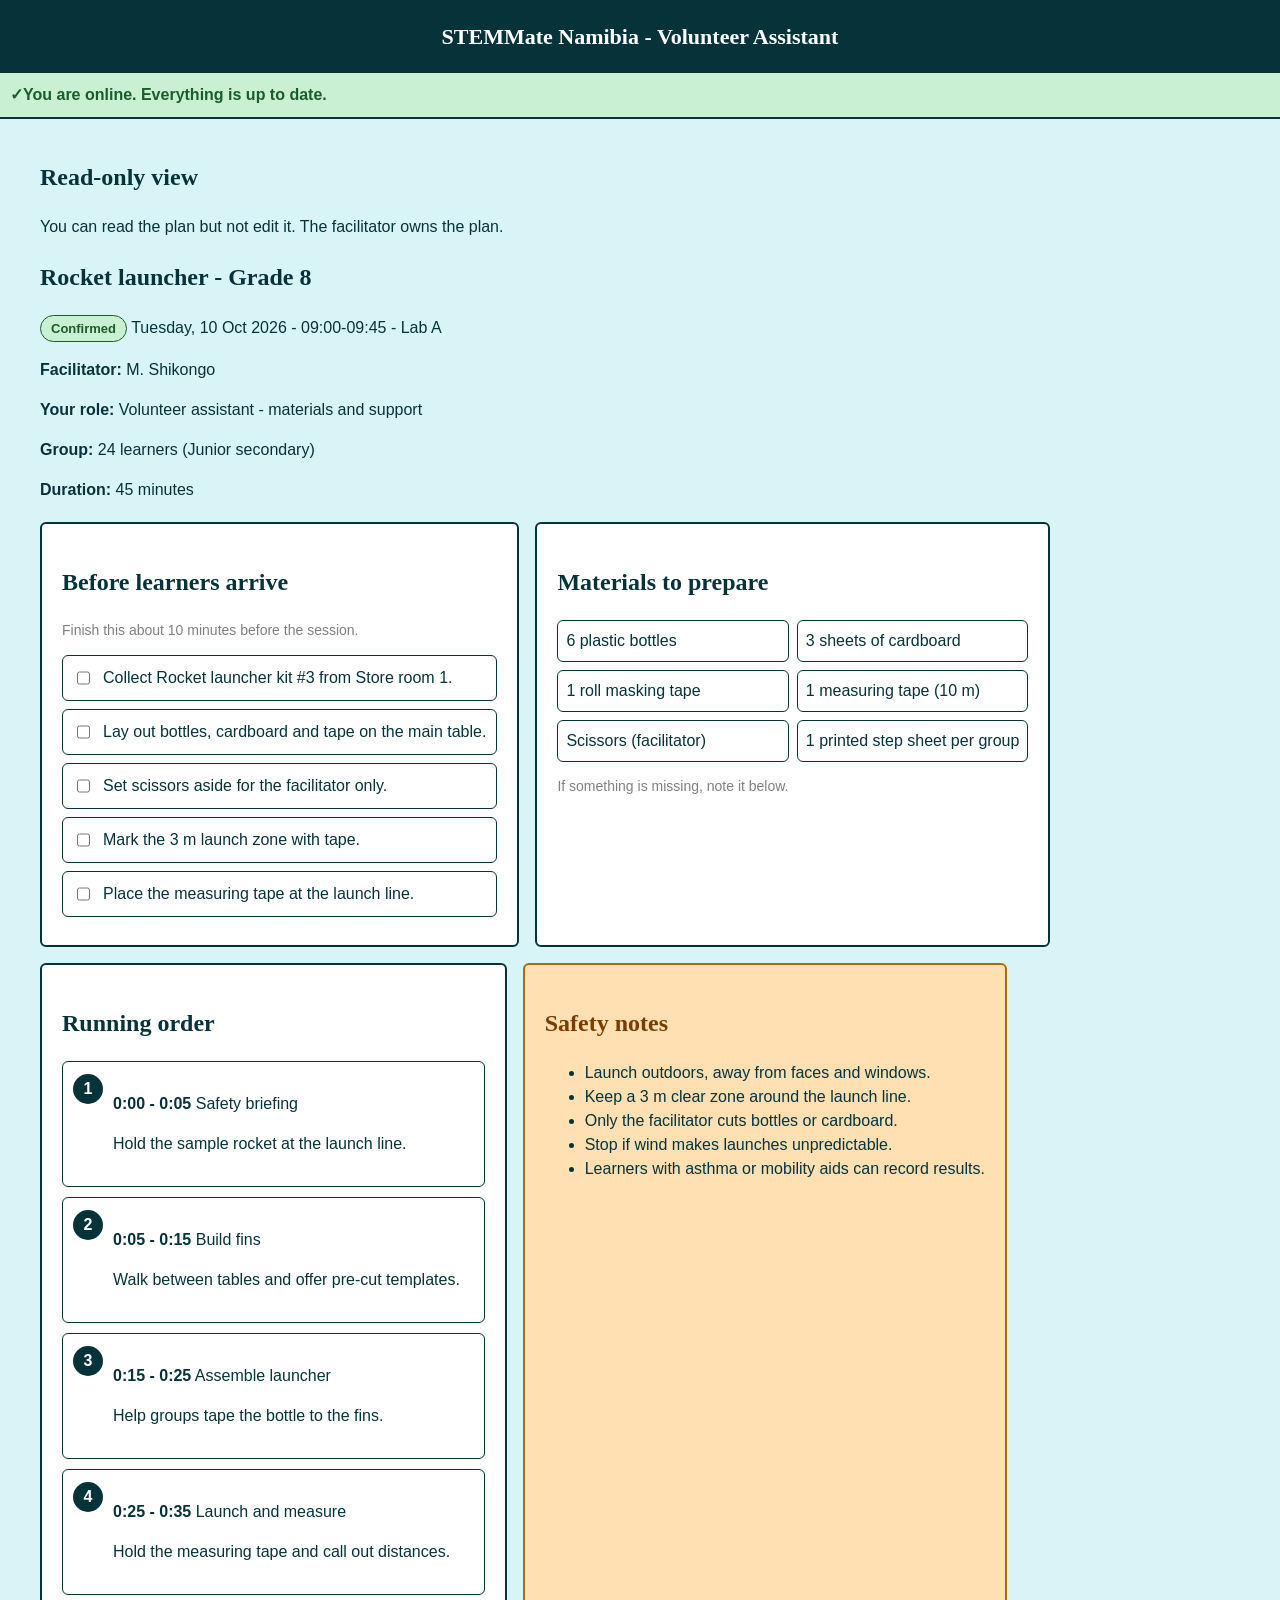
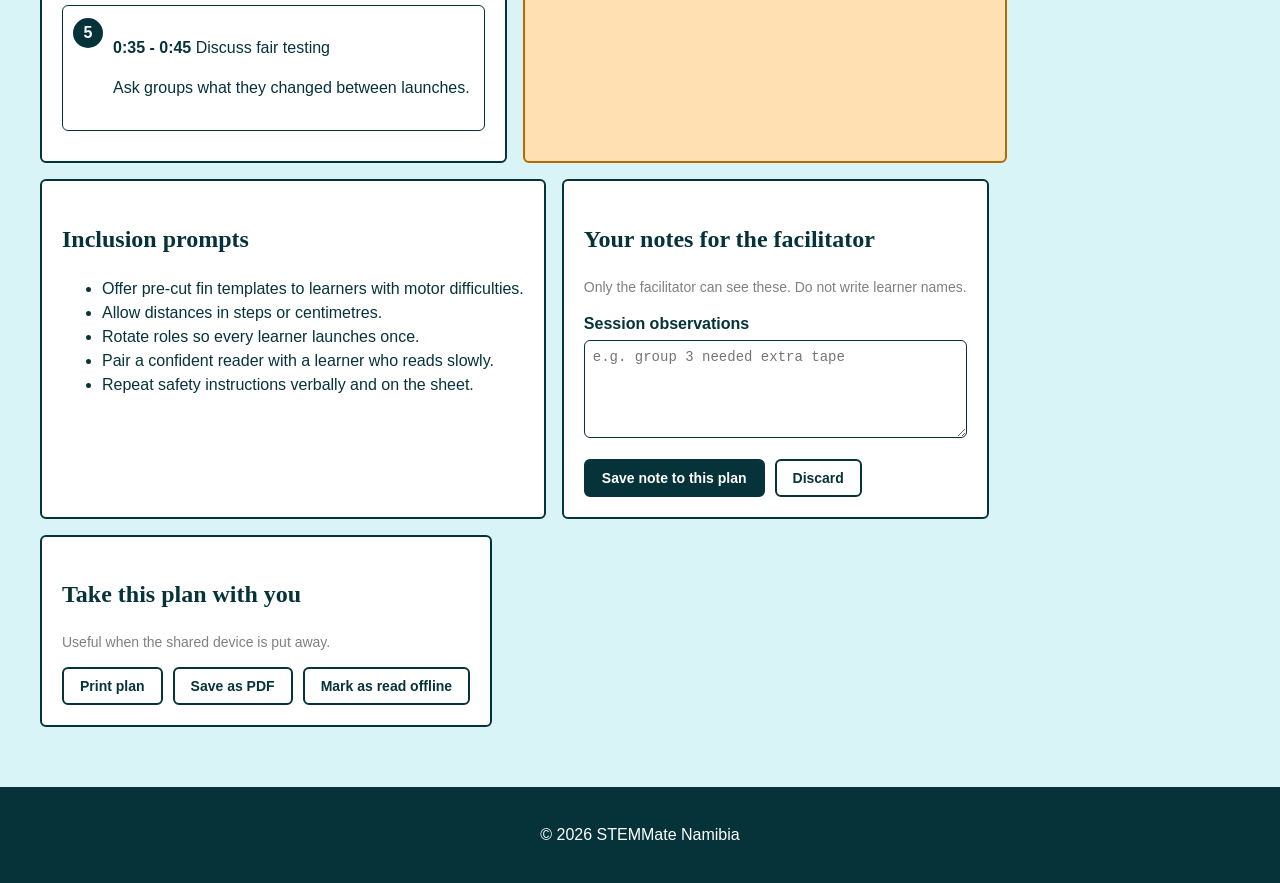
==== assistant.html @ e53486df "Add files via upload" ====
<!DOCTYPE html>
<html lang="en">
<head>
<meta charset="UTF-8">
<meta name="viewport" content="width=device-width, initial-scale=1.0">
<title>Assistant - STEMMate Namibia</title>
<link rel="stylesheet" href="style.css">
</head>
<body>

<a href="#main" class="skip-link">Skip to main content</a>

<header class="heading">
    <h1>STEMMate Namibia - Volunteer Assistant</h1>
</header>

<div class="conn-banner conn-banner--offline" role="status">
    <span>You are offline. This plan is saved on the device.</span>
</div>

<main id="main">

    <div class="access-notice">
        <h2>Read-only view</h2>
        <p>You can read the plan but not edit it. The facilitator owns the plan.</p>
    </div>

    <!-- session header -->
    <div class="session-header">
        <h2>Rocket launcher - Grade 8</h2>
        <p class="meta">
            <span class="pill pill--ok">Confirmed</span>
            Tuesday, 10 Oct 2026 - 09:00-09:45 - Lab A
        </p>
        <p><b>Facilitator:</b> M. Shikongo</p>
        <p><b>Your role:</b> Volunteer assistant - materials and support</p>
        <p><b>Group:</b> 24 learners (Junior secondary)</p>
        <p><b>Duration:</b> 45 minutes</p>
    </div>

    <div class="container">

        <!-- checklist -->
        <div class="assistant-block">
            <h2>Before learners arrive</h2>
            <p class="hint">Finish this about 10 minutes before the session.</p>

            <ul class="checklist--interactive">
                <li>
                    <label>
                        <input type="checkbox">
                        Collect Rocket launcher kit #3 from Store room 1.
                    </label>
                </li>
                <li>
                    <label>
                        <input type="checkbox">
                        Lay out bottles, cardboard and tape on the main table.
                    </label>
                </li>
                <li>
                    <label>
                        <input type="checkbox">
                        Set scissors aside for the facilitator only.
                    </label>
                </li>
                <li>
                    <label>
                        <input type="checkbox">
                        Mark the 3 m launch zone with tape.
                    </label>
                </li>
                <li>
                    <label>
                        <input type="checkbox">
                        Place the measuring tape at the launch line.
                    </label>
                </li>
            </ul>
        </div>

        <!-- materials -->
        <div class="assistant-block">
            <h2>Materials to prepare</h2>
            <ul class="materials-list">
                <li>6 plastic bottles</li>
                <li>3 sheets of cardboard</li>
                <li>1 roll masking tape</li>
                <li>1 measuring tape (10 m)</li>
                <li>Scissors (facilitator)</li>
                <li>1 printed step sheet per group</li>
            </ul>
            <p class="hint">If something is missing, note it below.</p>
        </div>

        <!-- running order -->
        <div class="assistant-block">
            <h2>Running order</h2>
            <ol class="steps">
                <li>
                    <p class="step-title"><b>0:00 - 0:05</b> Safety briefing</p>
                    <p class="step-body">Hold the sample rocket at the launch line.</p>
                </li>
                <li>
                    <p class="step-title"><b>0:05 - 0:15</b> Build fins</p>
                    <p class="step-body">Walk between tables and offer pre-cut templates.</p>
                </li>
                <li>
                    <p class="step-title"><b>0:15 - 0:25</b> Assemble launcher</p>
                    <p class="step-body">Help groups tape the bottle to the fins.</p>
                </li>
                <li>
                    <p class="step-title"><b>0:25 - 0:35</b> Launch and measure</p>
                    <p class="step-body">Hold the measuring tape and call out distances.</p>
                </li>
                <li>
                    <p class="step-title"><b>0:35 - 0:45</b> Discuss fair testing</p>
                    <p class="step-body">Ask groups what they changed between launches.</p>
                </li>
            </ol>
        </div>

        <!-- safety -->
        <div class="assistant-block safety-notes">
            <h2>Safety notes</h2>
            <ul>
                <li>Launch outdoors, away from faces and windows.</li>
                <li>Keep a 3 m clear zone around the launch line.</li>
                <li>Only the facilitator cuts bottles or cardboard.</li>
                <li>Stop if wind makes launches unpredictable.</li>
                <li>Learners with asthma or mobility aids can record results.</li>
            </ul>
        </div>

        <!-- inclusion -->
        <div class="assistant-block">
            <h2>Inclusion prompts</h2>
            <ul>
                <li>Offer pre-cut fin templates to learners with motor difficulties.</li>
                <li>Allow distances in steps or centimetres.</li>
                <li>Rotate roles so every learner launches once.</li>
                <li>Pair a confident reader with a learner who reads slowly.</li>
                <li>Repeat safety instructions verbally and on the sheet.</li>
            </ul>
        </div>

        <!-- notes -->
        <div class="assistant-block session-notes">
            <h2>Your notes for the facilitator</h2>
            <p class="hint">Only the facilitator can see these. Do not write learner names.</p>

            <div class="field">
                <label for="notes-body">Session observations</label>
                <textarea id="notes-body" rows="5" placeholder="e.g. group 3 needed extra tape"></textarea>
            </div>

            <div class="form-actions">
                <button type="button" class="btn btn-primary">Save note to this plan</button>
                <button type="button" class="btn">Discard</button>
            </div>
        </div>

        <!-- offline actions -->
        <div class="assistant-actions">
            <h2>Take this plan with you</h2>
            <p class="hint">Useful when the shared device is put away.</p>

            <div class="form-actions">
                <button type="button" class="btn">Print plan</button>
                <button type="button" class="btn">Save as PDF</button>
                <button type="button" class="btn">Mark as read offline</button>
            </div>
        </div>

    </div>
</main>

<footer class="site-footer">
    <p>&copy; 2026 STEMMate Namibia</p>
</footer>

<script src="app.js"></script>
</body>
</html>
---- style.css ----
/* ============================================
   style.css
   STEMMate Namibia
   ============================================ */

body {
    margin: 0;
    font-family: Arial, Helvetica, sans-serif;
    background-color: #d9f4f7;
    color: #06333a;
    line-height: 1.5;
}

/* headings */
h1, h2, h3 {
    font-family: Georgia, "Times New Roman", serif;
}

/* skip link */
.skip-link {
    position: absolute;
    left: -9999px;
    background-color: #06333a;
    color: white;
    padding: 10px;
}
.skip-link:focus {
    left: 10px;
    top: 10px;
}

/* focus outline */
a:focus, button:focus, input:focus, select:focus, textarea:focus {
    outline: 3px solid orange;
}

/* header */
.heading {
    background-color: #06333a;
    color: white;
    padding: 20px;
    text-align: center;
}

.heading h1 {
    margin: 0;
    font-size: 22px;
}

/* connection banner */
.conn-banner {
    padding: 10px;
    border-bottom: 2px solid #06333a;
    font-weight: bold;
}
.conn-banner--offline {
    background-color: #ffe0b3;
    color: #7a3d00;
}
.conn-banner--online {
    background-color: #c9f0d3;
    color: #1a5c2a;
}

/* main layout */
main {
    padding: 20px;
    max-width: 1200px;
    margin: 0 auto;
}

.container {
    display: flex;
    flex-wrap: wrap;
    gap: 16px;
    margin-top: 20px;
}

/* dashboard tiles */
.dashboard {
    display: flex;
    flex-wrap: wrap;
    gap: 16px;
    background-color: white;
    border: 2px solid #06333a;
    border-radius: 6px;
    padding: 12px;
    margin-bottom: 20px;
}

.tile {
    flex: 1;
    min-width: 180px;
    border: 2px solid #06333a;
    border-radius: 6px;
    padding: 20px;
    text-align: center;
}

.tile .num {
    font-size: 30px;
    font-weight: bold;
    color: #06333a;
    margin: 0;
}
.tile .lbl {
    font-weight: bold;
    margin: 4px 0 0 0;
}
.tile .sub {
    color: gray;
    font-size: 14px;
    margin: 2px 0 0 0;
}

/* card boxes */
.session-creation,
.activity-filtering,
.modify-delete,
.sync-queue,
.kit-list,
.kit-booking,
.kit-return,
.coverage,
.plan-summary,
.facilitator-directory,
.review-checklist,
.management-list,
.management-preview,
.management-summary,
.assistant-block,
.assistant-actions,
.login-panel,
.wallpaper,
.card {
    background-color: white;
    border: 2px solid #06333a;
    border-radius: 6px;
    padding: 20px;
}

/* form fields */
.field {
    margin-bottom: 12px;
}

.field label {
    display: block;
    font-weight: bold;
    margin-bottom: 4px;
}

input[type=text], input[type=date], input[type=password], input[type=email], select, textarea {
    width: 100%;
    padding: 8px;
    border: 1px solid #06333a;
    border-radius: 6px;
    box-sizing: border-box;
    font-size: 14px;
}

textarea {
    min-height: 90px;
}

.form-grid {
    display: grid;
    grid-template-columns: 1fr 1fr;
    gap: 12px;
}

.form-grid .full-width {
    grid-column: 1 / -1;
}

.form-actions {
    margin-top: 14px;
    display: flex;
    gap: 10px;
    flex-wrap: wrap;
}

.hint {
    color: gray;
    font-size: 14px;
}

/* buttons */
.btn {
    display: inline-block;
    padding: 9px 16px;
    border-radius: 6px;
    border: 2px solid #06333a;
    background-color: white;
    color: #06333a;
    font-weight: bold;
    cursor: pointer;
    text-decoration: none;
    font-size: 14px;
}

.btn:hover {
    background-color: #d9f4f7;
}

.btn-primary {
    background-color: #06333a;
    color: white;
}
.btn-primary:hover {
    background-color: #0f5a63;
}

.btn-danger {
    background-color: darkred;
    color: white;
    border-color: darkred;
}
.btn-danger:hover {
    background-color: #800000;
}

.btn-small {
    padding: 5px 10px;
    font-size: 13px;
}

/* pills */
.pill {
    display: inline-block;
    padding: 3px 10px;
    border-radius: 20px;
    font-weight: bold;
    font-size: 13px;
    border: 1px solid;
}
.pill--ok {
    color: #1a5c2a;
    background-color: #c9f0d3;
}
.pill--warn {
    color: #7a3d00;
    background-color: #ffe0b3;
}
.pill--danger {
    color: darkred;
    background-color: #ffd6d6;
}
.pill--draft {
    color: #0f5a63;
    background-color: #d6eff2;
}

/* tables */
.kit-table-wrap {
    overflow-x: auto;
}

table.kits {
    width: 100%;
    border-collapse: collapse;
    background-color: white;
}

table.kits th, table.kits td {
    text-align: left;
    padding: 10px;
    border-bottom: 1px solid #d9f4f7;
}

table.kits thead th {
    background-color: #06333a;
    color: white;
}

/* activity cards */
.activity-list {
    display: flex;
    flex-wrap: wrap;
    gap: 16px;
    margin-top: 16px;
}

.activity-card {
    flex: 1;
    min-width: 240px;
    background-color: white;
    border: 1px solid #06333a;
    border-radius: 6px;
    padding: 16px;
}

.activity-card h3 {
    margin-top: 0;
}

.activity-card .meta {
    color: gray;
    font-size: 14px;
    margin: 0;
}

.activity-card .actions {
    margin-top: 8px;
}

/* plan rows */
.plan-row {
    display: flex;
    flex-wrap: wrap;
    gap: 12px;
    align-items: center;
    justify-content: space-between;
    padding: 14px;
    border: 1px solid #06333a;
    border-radius: 6px;
    background-color: white;
    margin-bottom: 12px;
}

.plan-row .title {
    font-weight: bold;
    margin: 0;
}

.plan-row .meta {
    color: gray;
    font-size: 14px;
    margin: 0;
}

/* sync queue */
.sync-item {
    display: flex;
    flex-wrap: wrap;
    gap: 12px;
    align-items: center;
    padding: 12px;
    border: 1px solid #06333a;
    border-radius: 6px;
    background-color: white;
    margin-bottom: 10px;
}

.sync-icon {
    font-size: 20px;
}

/* empty state */
.state {
    padding: 24px;
    text-align: center;
    border: 2px dashed #0f5a63;
    border-radius: 6px;
    background-color: white;
    margin-top: 16px;
}

.state--error {
    border-color: darkred;
    background-color: #ffd6d6;
}

.state--error h3 {
    color: darkred;
}

/* footer */
.site-footer {
    background-color: #06333a;
    color: white;
    text-align: center;
    padding: 20px;
    margin-top: 40px;
}

/* ============================================
   login page
   ============================================ */

.login-page {
    display: flex;
    flex-wrap: wrap;
    gap: 24px;
    padding: 20px;
    max-width: 1100px;
    margin: 0 auto;
}

.wallpaper {
    flex: 1;
    min-width: 300px;
}

.wallpaper img {
    width: 100%;
    border-radius: 6px;
}

.motivation-quotes {
    background-color: #06333a;
    color: white;
    border-radius: 6px;
    padding: 16px;
    margin-top: 16px;
}

.motivation-quotes p {
    margin: 0 0 6px 0;
    font-size: 14px;
}

.login-panel {
    flex: 1;
    min-width: 300px;
}

.role-picker {
    margin: 16px 0;
}

.role-picker a {
    display: inline-block;
    padding: 6px 10px;
    margin: 3px;
    border: 1px solid #06333a;
    border-radius: 6px;
    color: #06333a;
    text-decoration: none;
    font-weight: bold;
    font-size: 13px;
    background-color: white;
}

.role-picker a:hover {
    background-color: #d9f4f7;
}

/* login forms - only show the one in the URL */
.login-form {
    display: none;
}

.login-form:target {
    display: block;
}

/* show facilitator form by default */
body:not(:has(.login-form:target)) #facilitator {
    display: block;
}

body:has(.login-form:target) .login-form:not(:target) {
    display: none;
}

.signup-block {
    margin-top: 16px;
    padding-top: 16px;
    border-top: 1px solid #d9f4f7;
}

.signup-block summary {
    cursor: pointer;
    font-weight: bold;
    color: #06333a;
}

.signup-block form {
    margin-top: 12px;
}

/* ============================================
   kit filters, checklist, materials, steps
   ============================================ */

.kit-filter-grid {
    display: grid;
    grid-template-columns: repeat(3, 1fr);
    gap: 12px;
    margin-bottom: 16px;
}

.filter-grid {
    display: grid;
    grid-template-columns: repeat(4, 1fr);
    gap: 12px;
    margin-bottom: 12px;
}

@media (max-width: 800px) {
    .kit-filter-grid,
    .filter-grid {
        grid-template-columns: 1fr;
    }
}

.conflict-pair {
    display: grid;
    grid-template-columns: 1fr 1fr;
    gap: 16px;
    margin-top: 12px;
}

@media (max-width: 700px) {
    .conflict-pair {
        grid-template-columns: 1fr;
    }
}

/* checklists */
.checklist {
    list-style: none;
    padding: 0;
    margin: 0;
}

.checklist li {
    display: flex;
    align-items: center;
    gap: 10px;
    padding: 10px;
    border: 1px solid #06333a;
    border-radius: 6px;
    background-color: white;
    margin-bottom: 8px;
}

.checklist--interactive {
    list-style: none;
    padding: 0;
    margin: 0;
}

.checklist--interactive li {
    padding: 10px;
    border: 1px solid #06333a;
    border-radius: 6px;
    background-color: white;
    margin-bottom: 8px;
}

.checklist--interactive label {
    display: flex;
    gap: 10px;
    cursor: pointer;
}

/* materials */
.materials-list {
    list-style: none;
    padding: 0;
    margin: 0;
    display: grid;
    grid-template-columns: 1fr 1fr;
    gap: 8px;
}

.materials-list li {
    padding: 8px;
    border: 1px solid #06333a;
    border-radius: 6px;
    background-color: white;
}

@media (max-width: 700px) {
    .materials-list {
        grid-template-columns: 1fr;
    }
}

/* running order steps */
.steps {
    list-style: none;
    counter-reset: step;
    padding: 0;
    margin: 0;
}

.steps li {
    counter-increment: step;
    padding: 14px 14px 14px 50px;
    border: 1px solid #06333a;
    border-radius: 6px;
    background-color: white;
    margin-bottom: 10px;
    position: relative;
}

.steps li::before {
    content: counter(step);
    position: absolute;
    left: 10px;
    top: 12px;
    width: 30px;
    height: 30px;
    border-radius: 50%;
    background-color: #06333a;
    color: white;
    display: flex;
    align-items: center;
    justify-content: center;
    font-weight: bold;
}

/* safety block */
.safety-notes {
    border: 2px solid #b36b00;
    background-color: #ffe0b3;
}

.safety-notes h2 {
    color: #7a3d00;
}

/* ============================================
   responsive helpers
   ============================================ */

@media (max-width: 700px) {
    .container {
        flex-direction: column;
    }
}
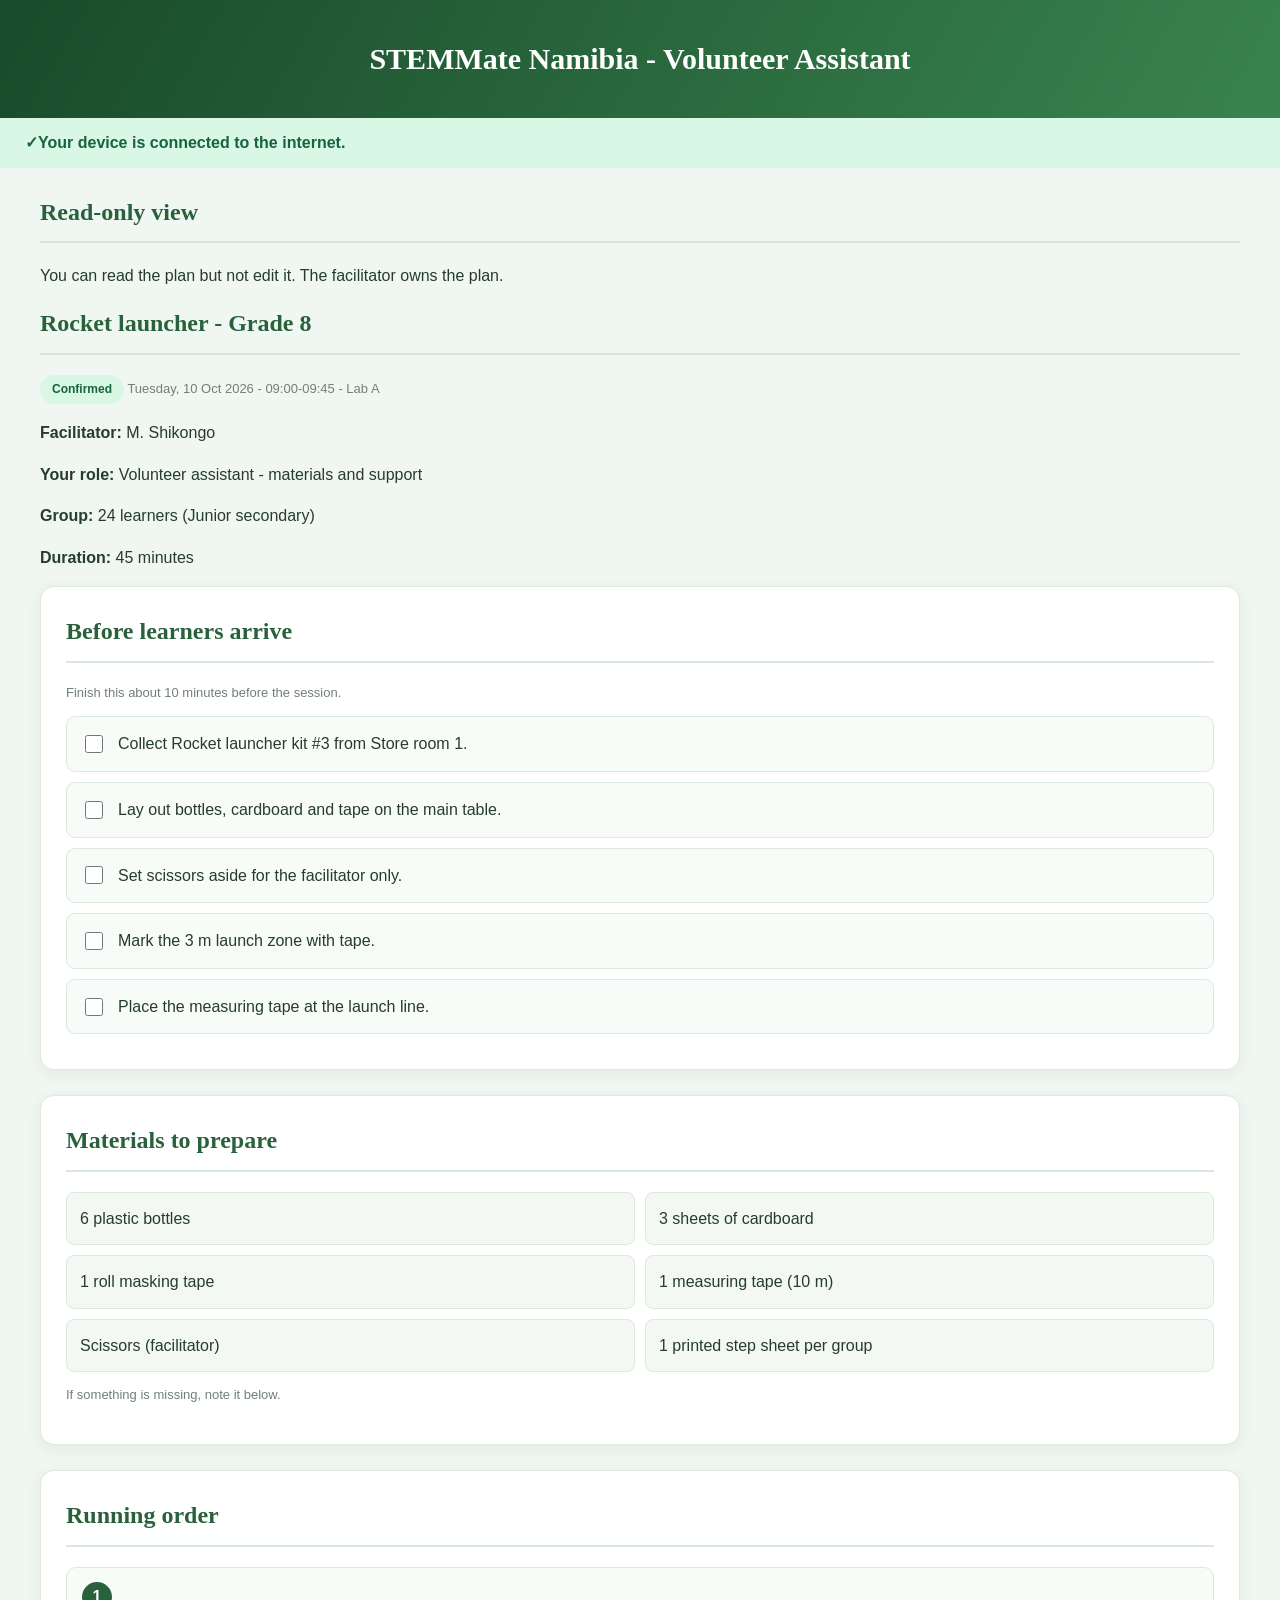
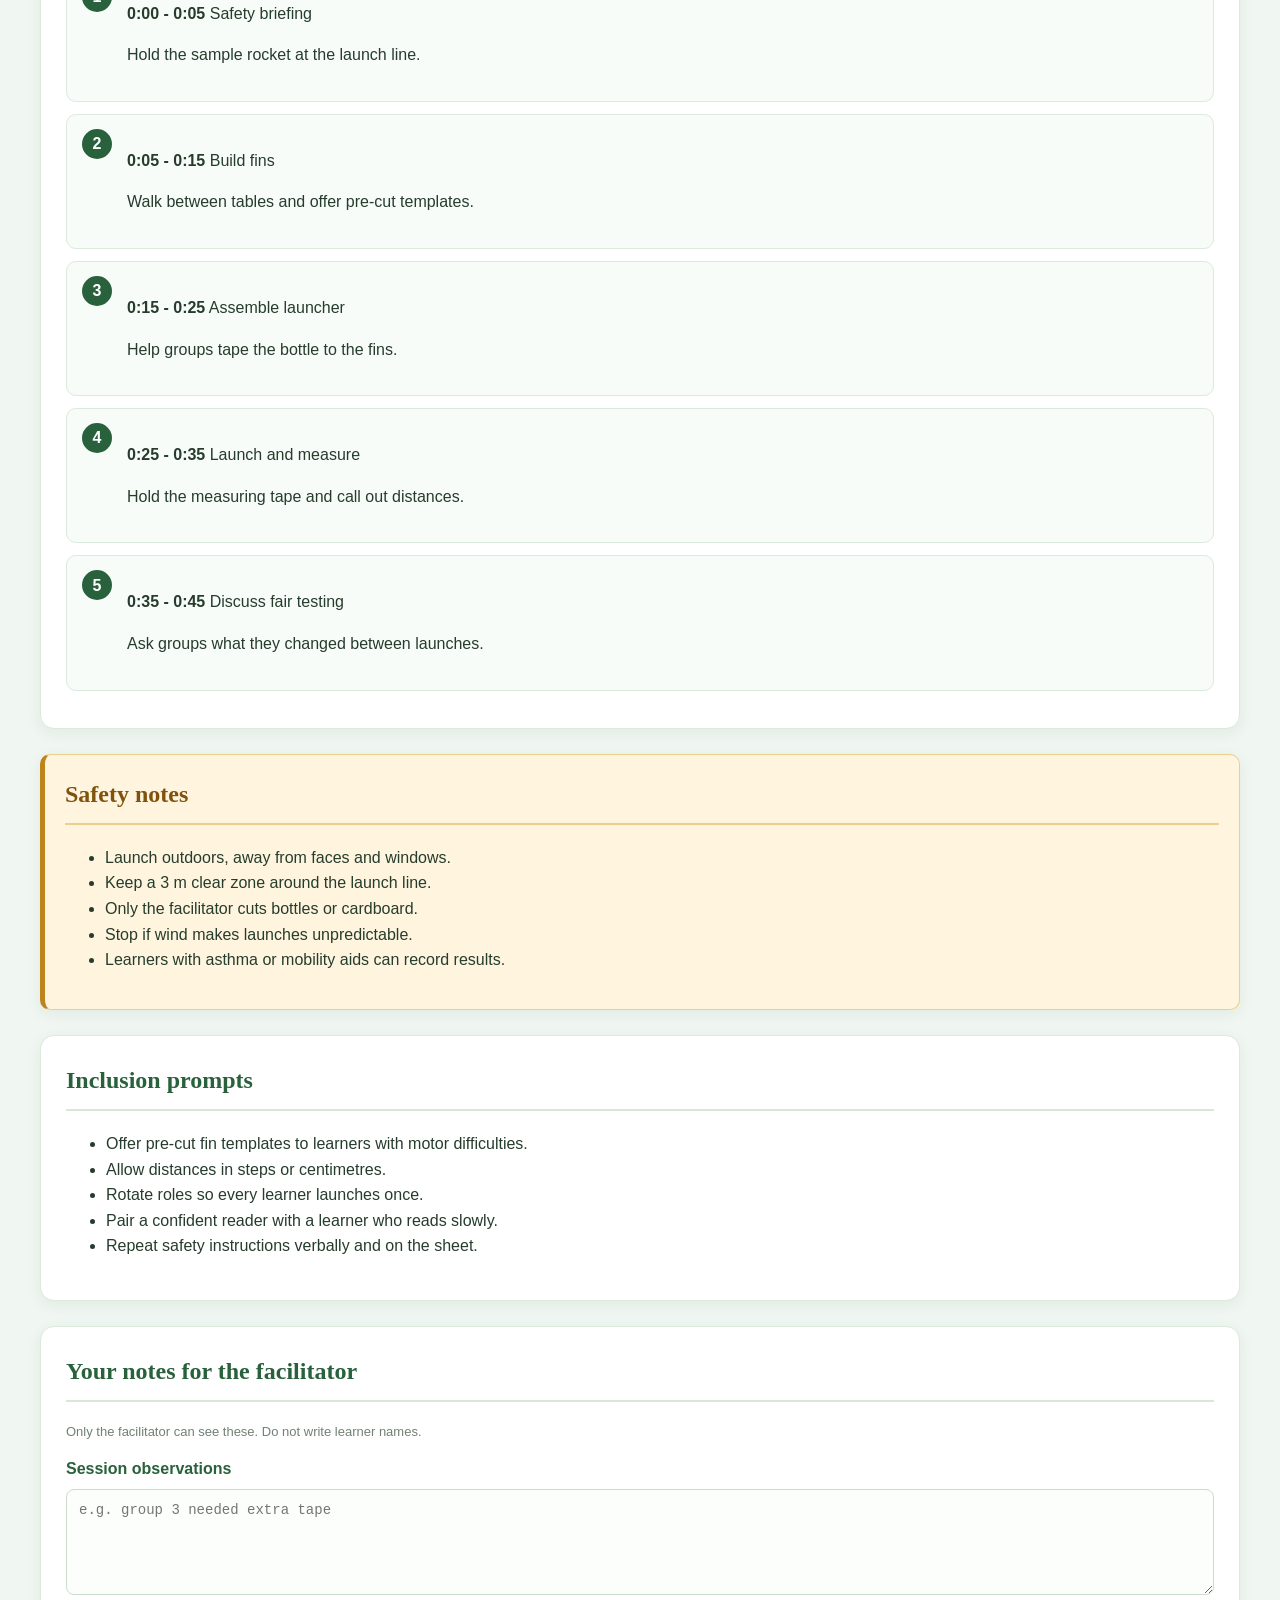
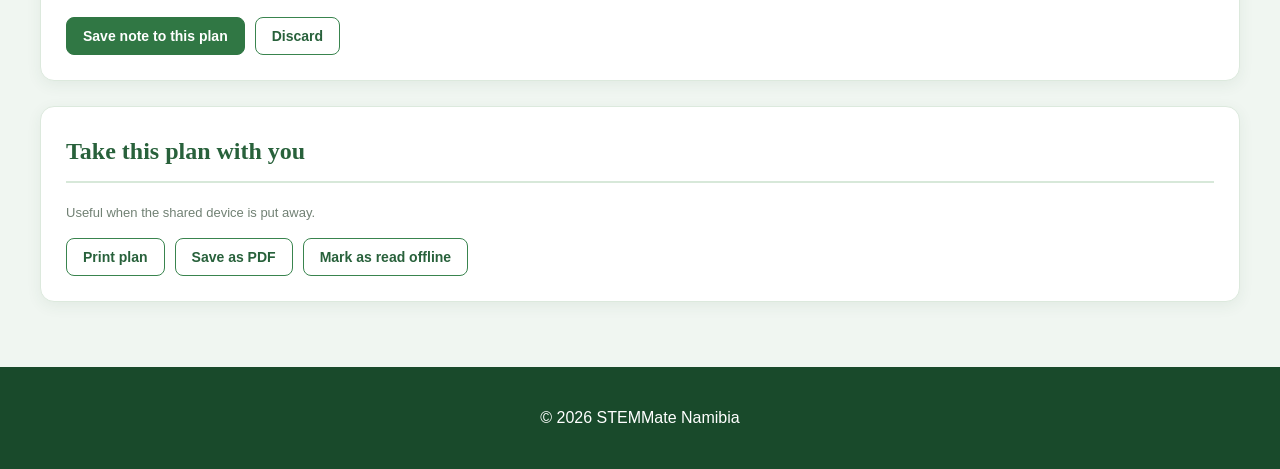
==== commit bad96252: "Updated the facilitator webpage to facilitate vertical slicing" ====
--- a/assistant.html
+++ b/assistant.html
@@ -4,11 +4,10 @@
 <meta charset="UTF-8">
 <meta name="viewport" content="width=device-width, initial-scale=1.0">
 <title>Assistant - STEMMate Namibia</title>
-<link rel="stylesheet" href="style.css">
+<link rel="stylesheet" href="volunteer-assistant.css">
+
 </head>
 <body>
-
-<a href="#main" class="skip-link">Skip to main content</a>
 
 <header class="heading">
     <h1>STEMMate Namibia - Volunteer Assistant</h1>
--- a/volunteer-assistant.css
+++ b/volunteer-assistant.css
@@ -0,0 +1,427 @@
+/* =========================================
+   STEMMate Namibia - Volunteer Assistant
+   Theme: Green
+   ========================================= */
+
+* {
+    box-sizing: border-box;
+}
+
+body {
+    margin: 0;
+    font-family: Arial, Helvetica, sans-serif;
+    background-color: #f0f6f1;
+    color: #263c2d;
+    line-height: 1.6;
+}
+
+h1, h2, h3 {
+    font-family: Georgia, "Times New Roman", serif;
+}
+
+h2 {
+    margin-top: 0;
+    padding-bottom: 10px;
+    color: #28613b;
+    border-bottom: 2px solid #d7e8d9;
+}
+
+h3 {
+    color: #28613b;
+}
+
+.skip-link {
+    position: absolute;
+    left: -9999px;
+    top: 10px;
+    z-index: 100;
+    padding: 12px;
+    color: white;
+    background-color: #194a2b;
+}
+
+.skip-link:focus {
+    left: 10px;
+}
+
+a:focus, button:focus, input:focus,
+select:focus, textarea:focus {
+    outline: 3px solid #e2a43b;
+    outline-offset: 2px;
+}
+
+/* HEADER */
+.heading {
+    padding: 35px 20px;
+    text-align: center;
+    color: white;
+    background: linear-gradient(120deg, #194a2b, #39844e);
+    box-shadow: 0 4px 12px rgba(0, 0, 0, 0.15);
+}
+
+.heading h1 {
+    margin: 0;
+    font-size: 30px;
+}
+
+/* CONNECTION STATUS */
+.conn-banner {
+    padding: 12px 25px;
+    font-weight: bold;
+}
+
+.conn-banner--offline {
+    color: #86520a;
+    background-color: #fff1d6;
+}
+
+.conn-banner--online {
+    color: #17633b;
+    background-color: #d9f7e5;
+}
+
+/* MAIN LAYOUT */
+main {
+    max-width: 1250px;
+    margin: auto;
+    padding: 25px;
+}
+
+.container {
+    display: flex;
+    flex-direction: column;
+    gap: 25px;
+}
+
+/* DASHBOARD TILES */
+.dashboard {
+    display: grid;
+    grid-template-columns: repeat(3, 1fr);
+    gap: 18px;
+    max-width: 1250px;
+    margin: 25px auto 0;
+    padding: 0 25px;
+}
+
+.tile {
+    padding: 25px;
+    text-align: center;
+    color: white;
+    background: linear-gradient(135deg, #205a34, #39844e);
+    border-radius: 14px;
+    border-bottom: 4px solid #e3bd61;
+    box-shadow: 0 5px 14px rgba(32, 90, 52, 0.15);
+}
+
+.tile .num {
+    margin: 0;
+    font-size: 36px;
+    font-weight: bold;
+}
+
+.tile .lbl {
+    margin: 5px 0;
+    font-weight: bold;
+}
+
+.tile .sub {
+    margin: 0;
+    color: #d9f0df;
+    font-size: 13px;
+}
+
+/* CONTENT PANELS */
+.assistant-block,
+.assistant-actions,
+.sync-queue {
+    padding: 25px;
+    background-color: white;
+    border: 1px solid #dce9dd;
+    border-radius: 14px;
+    box-shadow: 0 4px 15px rgba(40, 80, 50, 0.07);
+}
+
+/* GENERAL CARDS */
+.card {
+    padding: 20px;
+    margin-bottom: 15px;
+    background-color: #f8fcf8;
+    border: 1px solid #dce9dd;
+    border-left: 4px solid #39844e;
+    border-radius: 10px;
+}
+
+.card h3 {
+    margin-top: 0;
+}
+
+/* CHECKLISTS */
+.checklist,
+.checklist--interactive {
+    list-style: none;
+    padding: 0;
+    margin: 0;
+}
+
+.checklist li,
+.checklist--interactive li {
+    padding: 14px;
+    margin-bottom: 10px;
+    background-color: #f8fcf8;
+    border: 1px solid #dce9dd;
+    border-radius: 9px;
+}
+
+.checklist li {
+    display: flex;
+    align-items: center;
+    gap: 12px;
+}
+
+.checklist--interactive label {
+    display: flex;
+    align-items: center;
+    gap: 12px;
+    cursor: pointer;
+}
+
+.checklist input[type="checkbox"],
+.checklist--interactive input[type="checkbox"] {
+    width: 18px;
+    height: 18px;
+    accent-color: #39844e;
+}
+
+/* MATERIALS LIST */
+.materials-list {
+    display: grid;
+    grid-template-columns: repeat(2, 1fr);
+    gap: 10px;
+    list-style: none;
+    padding: 0;
+    margin: 0;
+}
+
+.materials-list li {
+    padding: 13px;
+    background-color: #f3f8f3;
+    border: 1px solid #dce9dd;
+    border-radius: 8px;
+}
+
+/* ORDERED RUNNING STEPS */
+.steps {
+    list-style: none;
+    counter-reset: step;
+    padding: 0;
+    margin: 0;
+}
+
+.steps li {
+    counter-increment: step;
+    position: relative;
+    padding: 17px 17px 17px 60px;
+    margin-bottom: 12px;
+    background-color: #f8fcf8;
+    border: 1px solid #dce9dd;
+    border-radius: 10px;
+}
+
+.steps li::before {
+    content: counter(step);
+    position: absolute;
+    left: 15px;
+    top: 14px;
+    width: 30px;
+    height: 30px;
+    display: flex;
+    align-items: center;
+    justify-content: center;
+    color: white;
+    background-color: #28613b;
+    border-radius: 50%;
+    font-weight: bold;
+}
+
+/* SAFETY NOTES */
+.safety-notes {
+    padding: 20px;
+    background-color: #fff5df;
+    border: 1px solid #edcf8c;
+    border-left: 5px solid #bd831d;
+    border-radius: 10px;
+}
+
+.safety-notes h2 {
+    color: #80520d;
+    border-bottom-color: #edcf8c;
+}
+
+/* FORM FIELDS */
+.field {
+    margin-bottom: 15px;
+}
+
+.field label {
+    display: block;
+    margin-bottom: 7px;
+    color: #28613b;
+    font-weight: bold;
+}
+
+input[type="text"],
+input[type="date"],
+input[type="email"],
+input[type="password"],
+select,
+textarea {
+    width: 100%;
+    padding: 12px;
+    border: 1px solid #cbdccb;
+    border-radius: 8px;
+    background-color: #fbfefb;
+    color: #263c2d;
+    font-size: 14px;
+}
+
+textarea {
+    min-height: 90px;
+    resize: vertical;
+}
+
+input:focus, select:focus, textarea:focus {
+    border-color: #39844e;
+}
+
+/* BUTTONS */
+.form-actions,
+.actions {
+    display: flex;
+    flex-wrap: wrap;
+    gap: 10px;
+    margin-top: 15px;
+}
+
+.btn {
+    padding: 10px 16px;
+    border: 1px solid #39844e;
+    border-radius: 8px;
+    color: #28613b;
+    background-color: white;
+    font-size: 14px;
+    font-weight: bold;
+    cursor: pointer;
+    transition: 0.2s;
+}
+
+.btn:hover {
+    background-color: #e8f4e9;
+    transform: translateY(-2px);
+}
+
+.btn-primary {
+    color: white;
+    background-color: #307744;
+    border-color: #307744;
+}
+
+.btn-primary:hover {
+    background-color: #205a34;
+}
+
+.btn-danger {
+    color: white;
+    background-color: #b83232;
+    border-color: #b83232;
+}
+
+.btn-danger:hover {
+    background-color: #8f2525;
+}
+
+/* STATUS PILLS */
+.pill {
+    display: inline-block;
+    padding: 5px 12px;
+    border-radius: 30px;
+    font-size: 12px;
+    font-weight: bold;
+}
+
+.pill--ok {
+    color: #17633b;
+    background-color: #d9f7e5;
+}
+
+.pill--warn {
+    color: #86520a;
+    background-color: #fff1d6;
+}
+
+.pill--danger {
+    color: #982b2b;
+    background-color: #ffe0e0;
+}
+
+.pill--draft {
+    color: #285b91;
+    background-color: #e0edff;
+}
+
+/* SYNC QUEUE */
+.sync-item {
+    display: flex;
+    align-items: center;
+    flex-wrap: wrap;
+    gap: 12px;
+    padding: 15px;
+    margin-bottom: 10px;
+    background-color: #f3f8f3;
+    border: 1px solid #dce9dd;
+    border-radius: 9px;
+}
+
+.sync-icon {
+    font-size: 22px;
+}
+
+.hint,
+.meta {
+    color: #718174;
+    font-size: 13px;
+}
+
+/* FOOTER */
+.site-footer {
+    margin-top: 40px;
+    padding: 22px;
+    text-align: center;
+    color: white;
+    background-color: #194a2b;
+}
+
+/* RESPONSIVE DESIGN */
+@media (max-width: 800px) {
+    .dashboard {
+        grid-template-columns: repeat(2, 1fr);
+    }
+}
+
+@media (max-width: 650px) {
+    .dashboard,
+    .materials-list {
+        grid-template-columns: 1fr;
+    }
+
+    .dashboard {
+        padding: 0 15px;
+    }
+
+    main {
+        padding: 15px;
+    }
+
+    .heading h1 {
+        font-size: 23px;
+    }
+}
